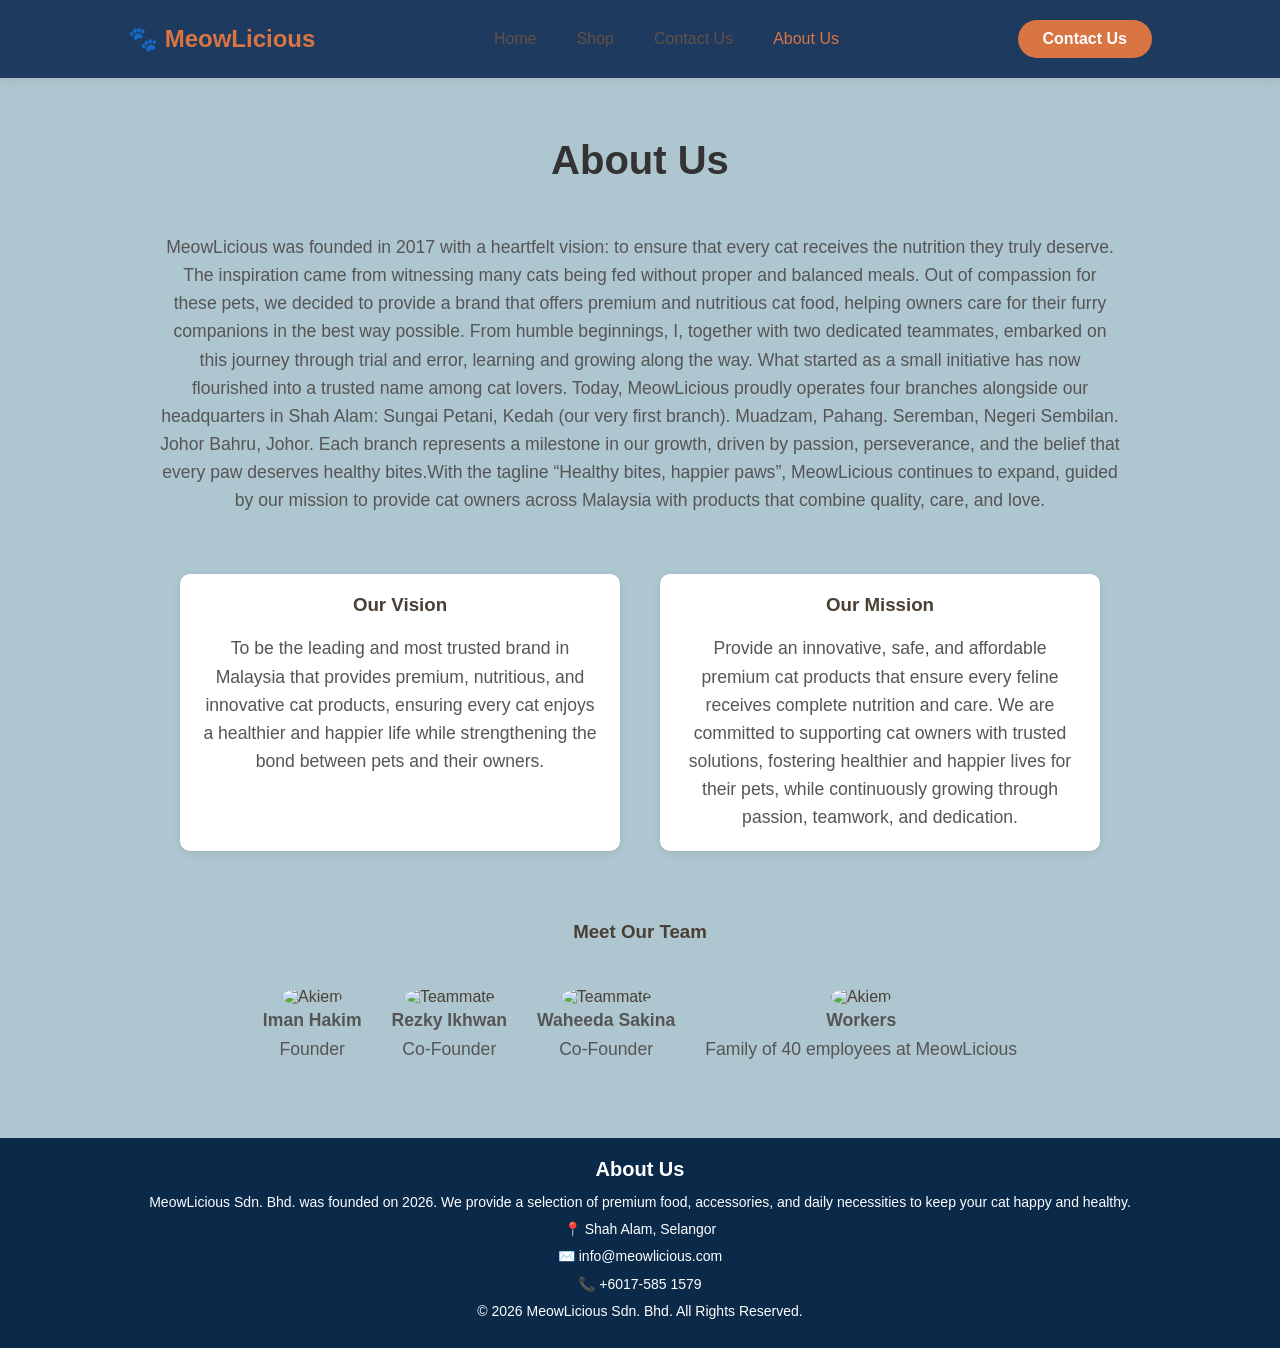
==== about us.html @ 10fe941f "Create about us.html" ====
<!DOCTYPE html>
<html lang="en">
<head>
  <meta charset="UTF-8">
  <meta name="viewport" content="width=device-width, initial-scale=1.0">
  <title>About Us - MeowLicious</title>
  <style>
    body {
      font-family: Arial, sans-serif;
      margin:0;
      padding:0;
      background:#f9f9f9;
    }
    /* Gaya Umum */
* {
    margin: 0;
    padding: 0;
    box-sizing: border-box;
    font-family: 'Quicksand', sans-serif;

}

body {
    background-color: #AEC6CF;
    color: #4a3f35;
}

/* Navigasi Utama */
header {
    background-color: #1E3A5F;
    padding: 20px 10%;
    display: flex;
    justify-content: space-between;
    align-items: center;
    box-shadow: 0 4px 10px rgba(0,0,0,0.05);
}

.logo {
    font-size: 24px;
    font-weight: bold;
    color: #d97443; /* Warna oren kucing */
}

nav ul {
    display: flex;
    list-style: none;
}

nav ul li {
    margin: 0 20px;
}

nav ul li a {
    text-decoration: none;
    color: #635147;
    font-weight: 500;
    transition: color 0.3s;
}

nav ul li a:hover, nav ul li a.active {
    color: #d97443;
}

.btn-primary {
    background-color: #d97443;
    color: white;
    padding: 10px 25px;
    border-radius: 30px;
    text-decoration: none;
    font-weight: bold;
    transition: background 0.3s;
}

.btn-primary:hover {
    background-color: #b85c32;
}
    section {
      max-width:1000px;
      margin:auto;
      padding:60px 20px;
    }
    h2 {
      text-align:center;
      font-size:2.5em;
      margin-bottom:20px;
      color:#333;
    }
    p {
      color:#555;
      line-height:1.6;
      font-size:1.1em;
    }
    .cards {
      display:flex;
      flex-wrap:wrap;
      justify-content:space-around;
      margin-top:40px;
    }
    .card {
      flex:1;
      min-width:250px;
      margin:20px;
      background:#fff;
      padding:20px;
      border-radius:10px;
      box-shadow:0 2px 8px rgba(0,0,0,0.1);
    }
    .team {
      display:flex;
      flex-wrap:wrap;
      justify-content:center;
      margin-top:30px;
    }
    .member {
      margin:15px;
      text-align:center;
    }
    .member img {
      width:200px;
      height:200px;
      border-radius:50%;
      object-fit:cover;
    }

   /* Footer styling */
footer {
  background-color: #0b2a4a;   /* Dark blue background */
  color: white;                /* Default text putih */
  padding: 20px;
  text-align: center;          /* Semua teks duduk tengah */
}

footer h3 {
  margin-bottom: 10px;
  font-size: 20px;
}

footer p {
  margin: 5px 0;               /* Jarak kecil antara setiap baris */
  font-size: 14px;
}

/* Override khas untuk pastikan putih */
footer p, footer h3 {
  color: white !important;
}



  </style>
</head>
<body>
  <header>
        <a href="index.html" class="logo" style="text-decoration: none;">🐾 MeowLicious</a>
        <nav>
            <ul>
                <li><a href="index.html">Home</a></li>
                <li><a href="adopt.html">Shop</a></li>
                <li><a href="contact.html">Contact Us</a></li>
                <li><a href="about us.html" class="active">About Us</a></li>
            </ul>
        </nav>
        <a href="contact.html" class="btn-primary">Contact Us</a>
    </header>

  <section>
    <h2>About Us</h2>
    <p style="text-align:center; margin-top:50px;">
      MeowLicious was founded in 2017 with a heartfelt vision: to ensure that every cat receives the nutrition they truly deserve. The inspiration came from witnessing many cats being fed without proper and balanced meals. Out of compassion for these pets, we decided to provide a brand that offers premium and nutritious cat food, helping owners care for their furry companions in the best way possible. From humble beginnings, I, together with two dedicated teammates, embarked on this journey through trial and error, learning and growing along the way. What started as a small initiative has now flourished into a trusted name among cat lovers. Today, MeowLicious proudly operates four branches alongside our headquarters in Shah Alam: Sungai Petani, Kedah (our very first branch). Muadzam, Pahang. Seremban, Negeri Sembilan. Johor Bahru, Johor. Each branch represents a milestone in our growth, driven by passion, perseverance, and the belief that every paw deserves healthy bites.With the tagline “Healthy bites, happier paws”, MeowLicious continues to expand, guided by our mission to provide cat owners across Malaysia with products that combine quality, care, and love.
    </p>

    <div class="cards">
      <div class="card">
        <h3 style="text-align:center;">Our Vision</h3>
        <br>
        <p style="text-align:center;">To be the leading and most trusted brand in Malaysia that provides premium, nutritious, and innovative cat products, ensuring every cat enjoys a healthier and happier life while strengthening the bond between pets and their owners.</p>
      </div>
      <div class="card">
        <h3 style="text-align:center;">Our Mission</h3>
        <br>
        <p style="text-align:center;">Provide an innovative, safe, and affordable premium cat products that ensure every feline receives complete nutrition and care. We are committed to supporting cat owners with trusted solutions, fostering healthier and happier lives for their pets, while continuously growing through passion, teamwork, and dedication.</p>
      </div>
    </div>

    <h3 style="text-align:center; margin-top:50px;">Meet Our Team</h3>
    <div class="team">
      <div class="member">
        <img src="akims.jpeg" alt="Akiem">
        <p><strong>Iman Hakim</strong></p>
        <p>Founder</p>
      </div>
      <div class="member">
        <img src="iky.jpeg" alt="Teammate">
        <p><strong>Rezky Ikhwan</strong></p>
        <p>Co-Founder</p>
      </div>
       <div class="member">
        <img src="weeda.jpeg" alt="Teammate">
        <p><strong>Waheeda Sakina</strong></p>
        <p>Co-Founder</p>
      </div>
      <div class="member">
        <img src="workers.png" alt="Akiem">
        <p><strong>Workers</strong></p>
        <p>Family of 40 employees at MeowLicious</p>
      </div>
    </div>
  </section>

  <!-- Footer -->
  <footer>
    <div>
      <h3>About Us</h3>
      <p>MeowLicious Sdn. Bhd. was founded on 2026.
         We provide a selection of premium food, accessories, and daily necessities to keep your cat happy and healthy.</p>
    </div>
    <div>
      <p>📍 Shah Alam, Selangor</p>
      <p>✉️ info@meowlicious.com</p>
      <p>📞 +6017-585 1579</p>
      <p>© 2026 MeowLicious Sdn. Bhd. All Rights Reserved.</p>
    </div>
  </footer>

<style>
        /* Sifat scroll bagi website jadi smooth/lancar */
        html {
            scroll-behavior: smooth;
        }

        /* Ini sekadar teks panjang untuk bagi page ada scrollbar */
        .content {
            padding: 20px;
            height: 2000px; 
            background: linear-gradient(to bottom, #f3f4f6, #2563eb);
        }

        /* --- STYLE UNTUK BUTTON BACK TO TOP --- */
        #btnBackToTop {
            display: none;          /* Ghaibkan button pada mulanya */
            position: fixed;        /* Gantungkan button atas skrin */
            bottom: 20px;           /* Jarak 20px dari bawah */
            right: 30px;            /* Jarak 30px dari kanan */
            z-index: 99;            /* Pastikan button sentiasa di lapisan paling atas */
            border: none;           
            outline: none;          
            background-color: #22c55e; /* Warna hijau (boleh tukar ikut tema) */
            color: white;           
            cursor: pointer;        
            padding: 15px 20px;     
            border-radius: 50px;    /* Buat bentuk bulat/oval */
            font-size: 18px;        
            box-shadow: 0px 4px 10px rgba(0,0,0,0.3); /* Kesan bayang */
            transition: background-color 0.3s;
        }

        /* Kesan bila mouse lalu atas button */
        #btnBackToTop:hover {
            background-color: #16a34a; /* Hijau gelap sikit */
        }
    </style>
</head>

    <style>
        /* Memastikan skrin scroll dengan lancar */
        html {
            scroll-behavior: smooth;
        }

        /* --- STYLE BUTTON BACK TO TOP PASTEL --- */
        #btnBackToTop {
            display: none;            /* Sorok pada permulaan */
            position: fixed;          /* Sentiasa terapung di skrin */
            bottom: 30px;             /* Jarak dari bawah */
            right: 30px;              /* Jarak dari kanan */
            z-index: 99;              /* Berada di lapisan paling atas */
            
            /* Sizing & Shape */
            width: 50px;              /* Lebar button seragam */
            height: 50px;             /* Tinggi button seragam */
            border-radius: 50%;       /* Jadikan bentuk bulat sempurna */
            border: none;             /* Buang border hitam standard */
            
            /* GUNA SALAH SATU WARNA PASTEL DI BAWAH: */
            background-color: #FFD1DC; /* 1. Pastel Pink (Latar Belakang) */
            /* background-color: #E8F0E6; */ /* 2. Pastel Sage Green (Buka ulasan jika nak guna) */
            /* background-color: #E6E6FA; */ /* 3. Pastel Lavender (Buka ulasan jika nak guna) */
            
            cursor: pointer;          
            box-shadow: 0px 4px 15px rgba(0, 0, 0, 0.08); /* Bayang yang sangat soft */
            
            /* Center-kan ikon SVG di dalam button */
            display: flex;
            align-items: center;
            justify-content: center;
            
            transition: all 0.3s ease; /* Efek transition yang smooth */
        }

        /* Efek hover (bila mouse lalu atas button) */
        #btnBackToTop:hover {
            transform: translateY(-5px); /* Button akan naik sikit ke atas */
            box-shadow: 0px 6px 20px rgba(0, 0, 0, 0.12); /* Bayang jadi tebal sikit */
            background-color: #FCAEBB; /* Warna pink pekat sikit masa hover */
        }

        /* --- BAHAGIAN INI DIUBAH UNTUK BESARKAN ARROW --- */
        #btnBackToTop svg {
            stroke: #7DAAA5; /* Warna hijau/turquoise pastel */
            width: 30px;     /* Diubah dari 24px ke 30px */
            height: 30px;    /* Diubah dari 24px ke 30px */
        }
    </style>
</head>
<body>

    <button onclick="topFunction()" id="btnBackToTop" title="Go to top">
        <svg xmlns="http://www.w3.org/2000/svg" fill="none" viewBox="0 0 24 24" stroke-width="4">
            <path stroke-linecap="round" stroke-linejoin="round" d="M4.5 10.5 12 3m0 0 7.5 7.5M12 3v18" />
        </svg>
    </button>

    <script>
        let mybutton = document.getElementById("btnBackToTop");

        window.onscroll = function() { scrollFunction() };

        function scrollFunction() {
            if (document.body.scrollTop > 300 || document.documentElement.scrollTop > 300) {
                mybutton.style.display = "flex"; /* Guna 'flex' supaya ikon kekal di tengah */
            } else {
                mybutton.style.display = "none";
            }
        }

        function topFunction() {
            document.body.scrollTop = 0;
            document.documentElement.scrollTop = 0;
        }
    </script>

</body>
</html>
</body>
</html>
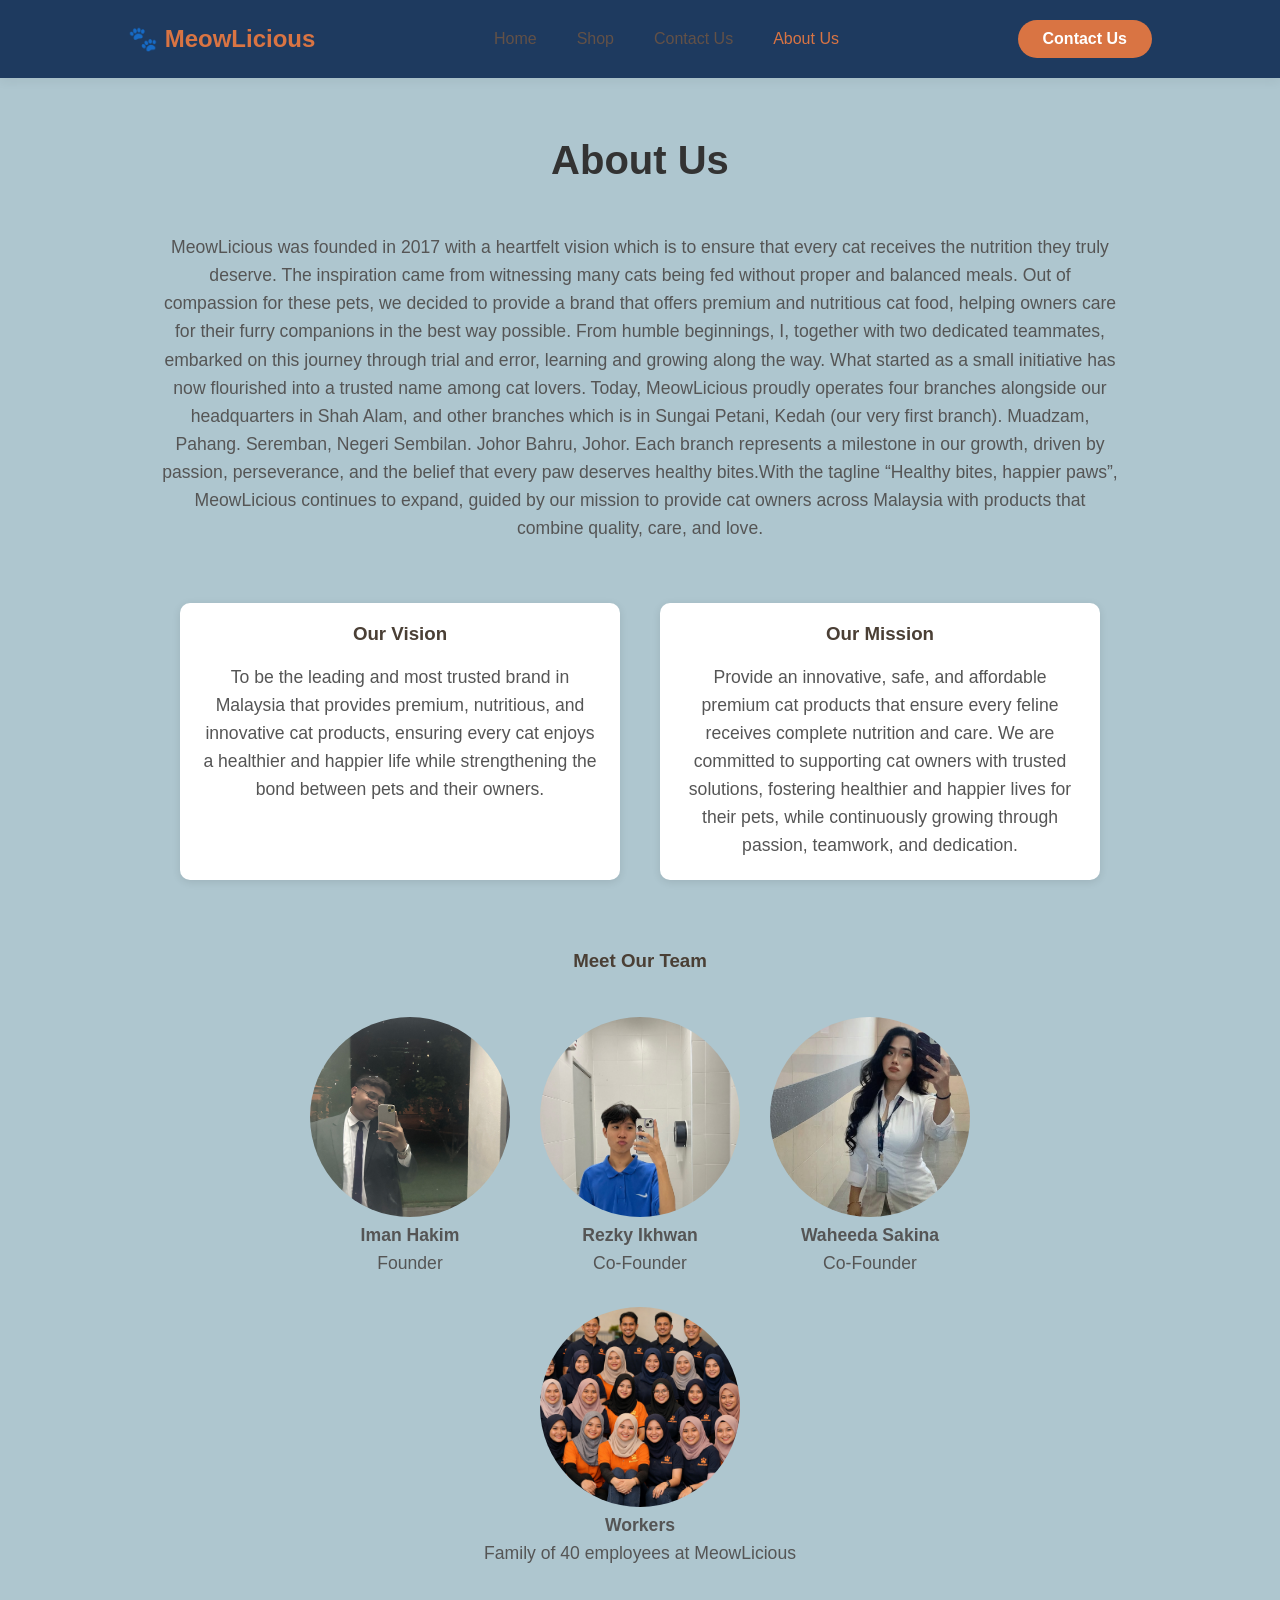
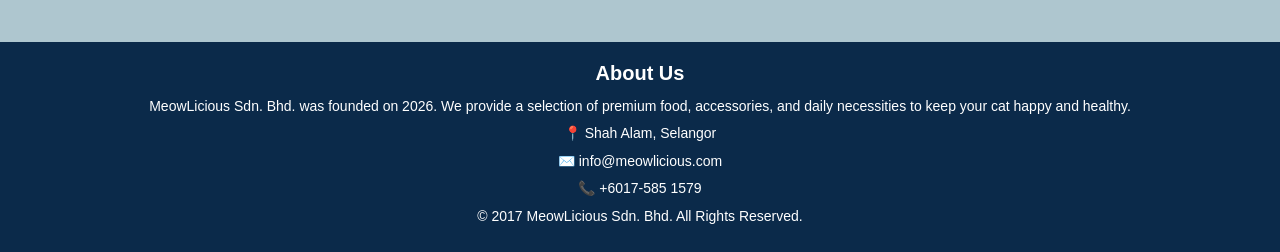
==== commit b053d704: "Update about us.html" ====
--- a/about us.html
+++ b/about us.html
@@ -166,7 +166,7 @@
   <section>
     <h2>About Us</h2>
     <p style="text-align:center; margin-top:50px;">
-      MeowLicious was founded in 2017 with a heartfelt vision: to ensure that every cat receives the nutrition they truly deserve. The inspiration came from witnessing many cats being fed without proper and balanced meals. Out of compassion for these pets, we decided to provide a brand that offers premium and nutritious cat food, helping owners care for their furry companions in the best way possible. From humble beginnings, I, together with two dedicated teammates, embarked on this journey through trial and error, learning and growing along the way. What started as a small initiative has now flourished into a trusted name among cat lovers. Today, MeowLicious proudly operates four branches alongside our headquarters in Shah Alam: Sungai Petani, Kedah (our very first branch). Muadzam, Pahang. Seremban, Negeri Sembilan. Johor Bahru, Johor. Each branch represents a milestone in our growth, driven by passion, perseverance, and the belief that every paw deserves healthy bites.With the tagline “Healthy bites, happier paws”, MeowLicious continues to expand, guided by our mission to provide cat owners across Malaysia with products that combine quality, care, and love.
+      MeowLicious was founded in 2017 with a heartfelt vision which is to ensure that every cat receives the nutrition they truly deserve. The inspiration came from witnessing many cats being fed without proper and balanced meals. Out of compassion for these pets, we decided to provide a brand that offers premium and nutritious cat food, helping owners care for their furry companions in the best way possible. From humble beginnings, I, together with two dedicated teammates, embarked on this journey through trial and error, learning and growing along the way. What started as a small initiative has now flourished into a trusted name among cat lovers. Today, MeowLicious proudly operates four branches alongside our headquarters in Shah Alam, and other branches which is in Sungai Petani, Kedah (our very first branch). Muadzam, Pahang. Seremban, Negeri Sembilan. Johor Bahru, Johor. Each branch represents a milestone in our growth, driven by passion, perseverance, and the belief that every paw deserves healthy bites.With the tagline “Healthy bites, happier paws”, MeowLicious continues to expand, guided by our mission to provide cat owners across Malaysia with products that combine quality, care, and love.
     </p>
 
     <div class="cards">
@@ -218,7 +218,7 @@
       <p>📍 Shah Alam, Selangor</p>
       <p>✉️ info@meowlicious.com</p>
       <p>📞 +6017-585 1579</p>
-      <p>© 2026 MeowLicious Sdn. Bhd. All Rights Reserved.</p>
+      <p>© 2017 MeowLicious Sdn. Bhd. All Rights Reserved.</p>
     </div>
   </footer>
 
